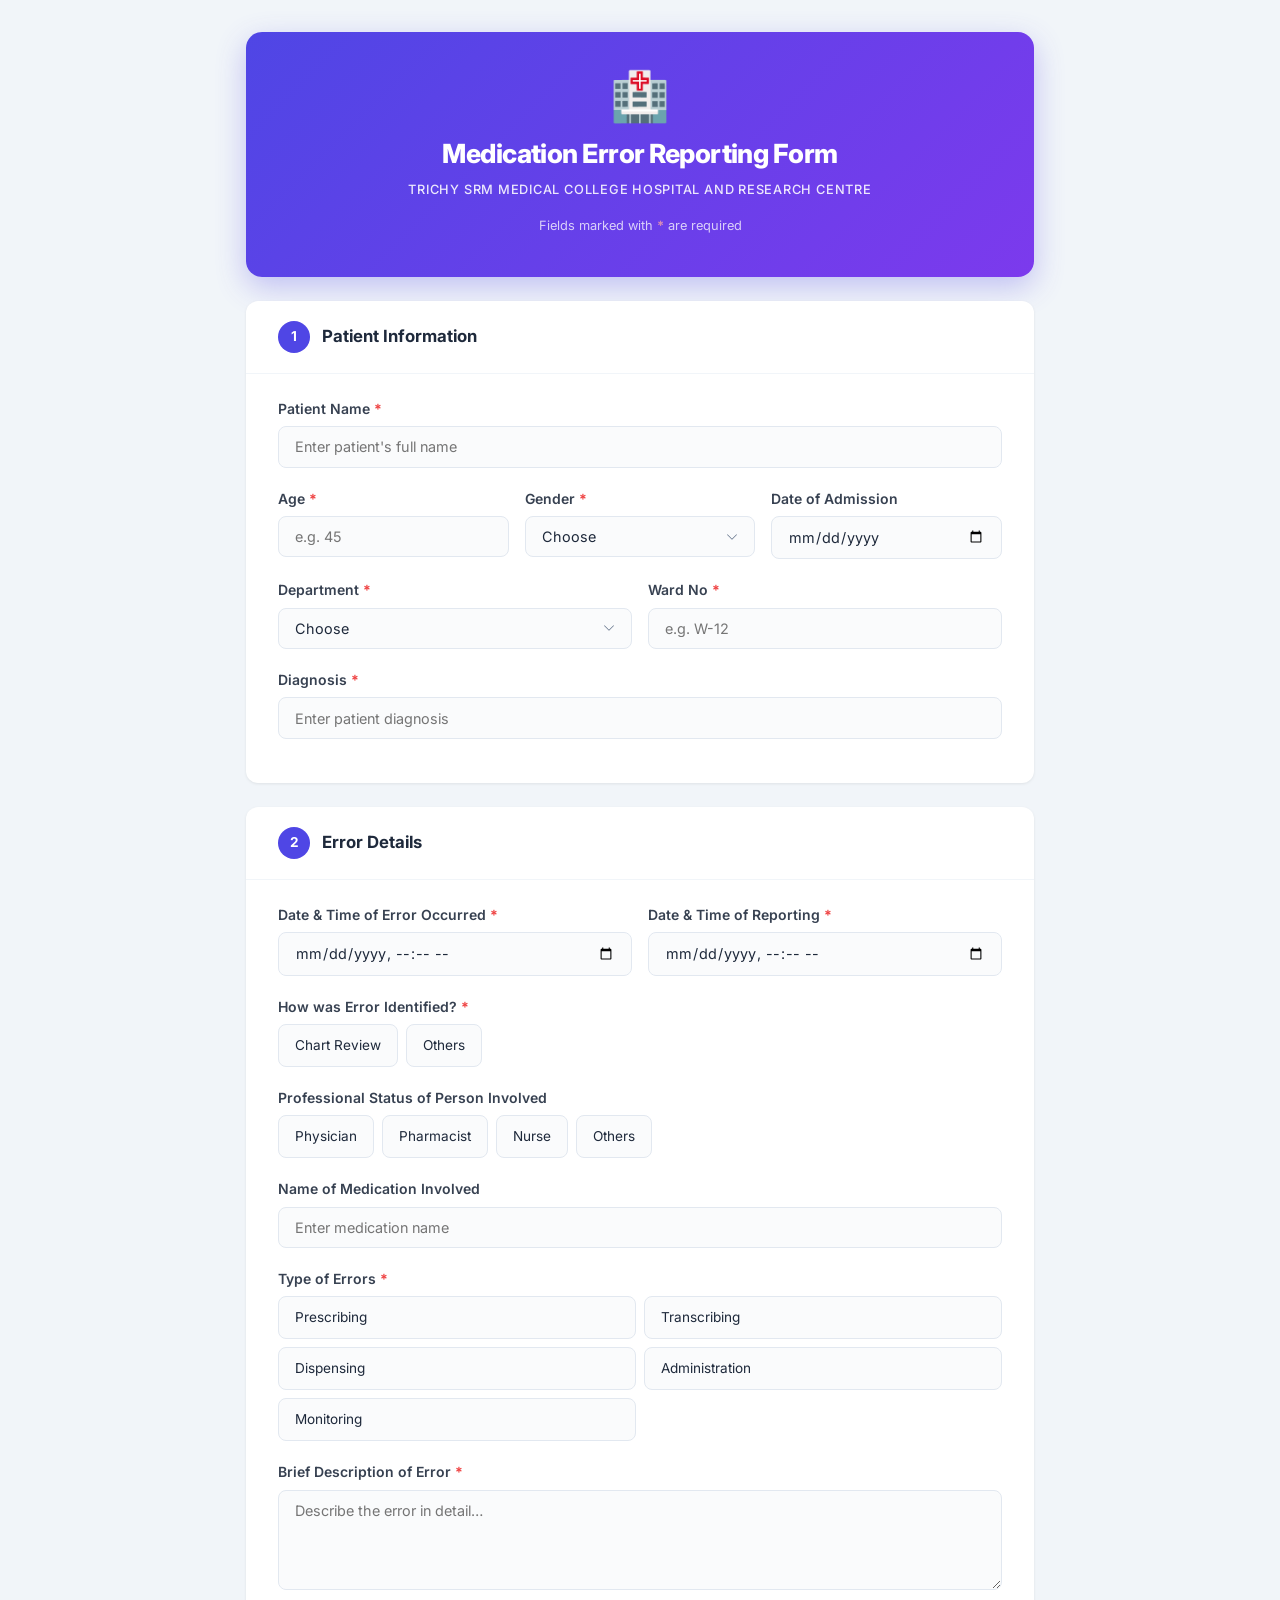
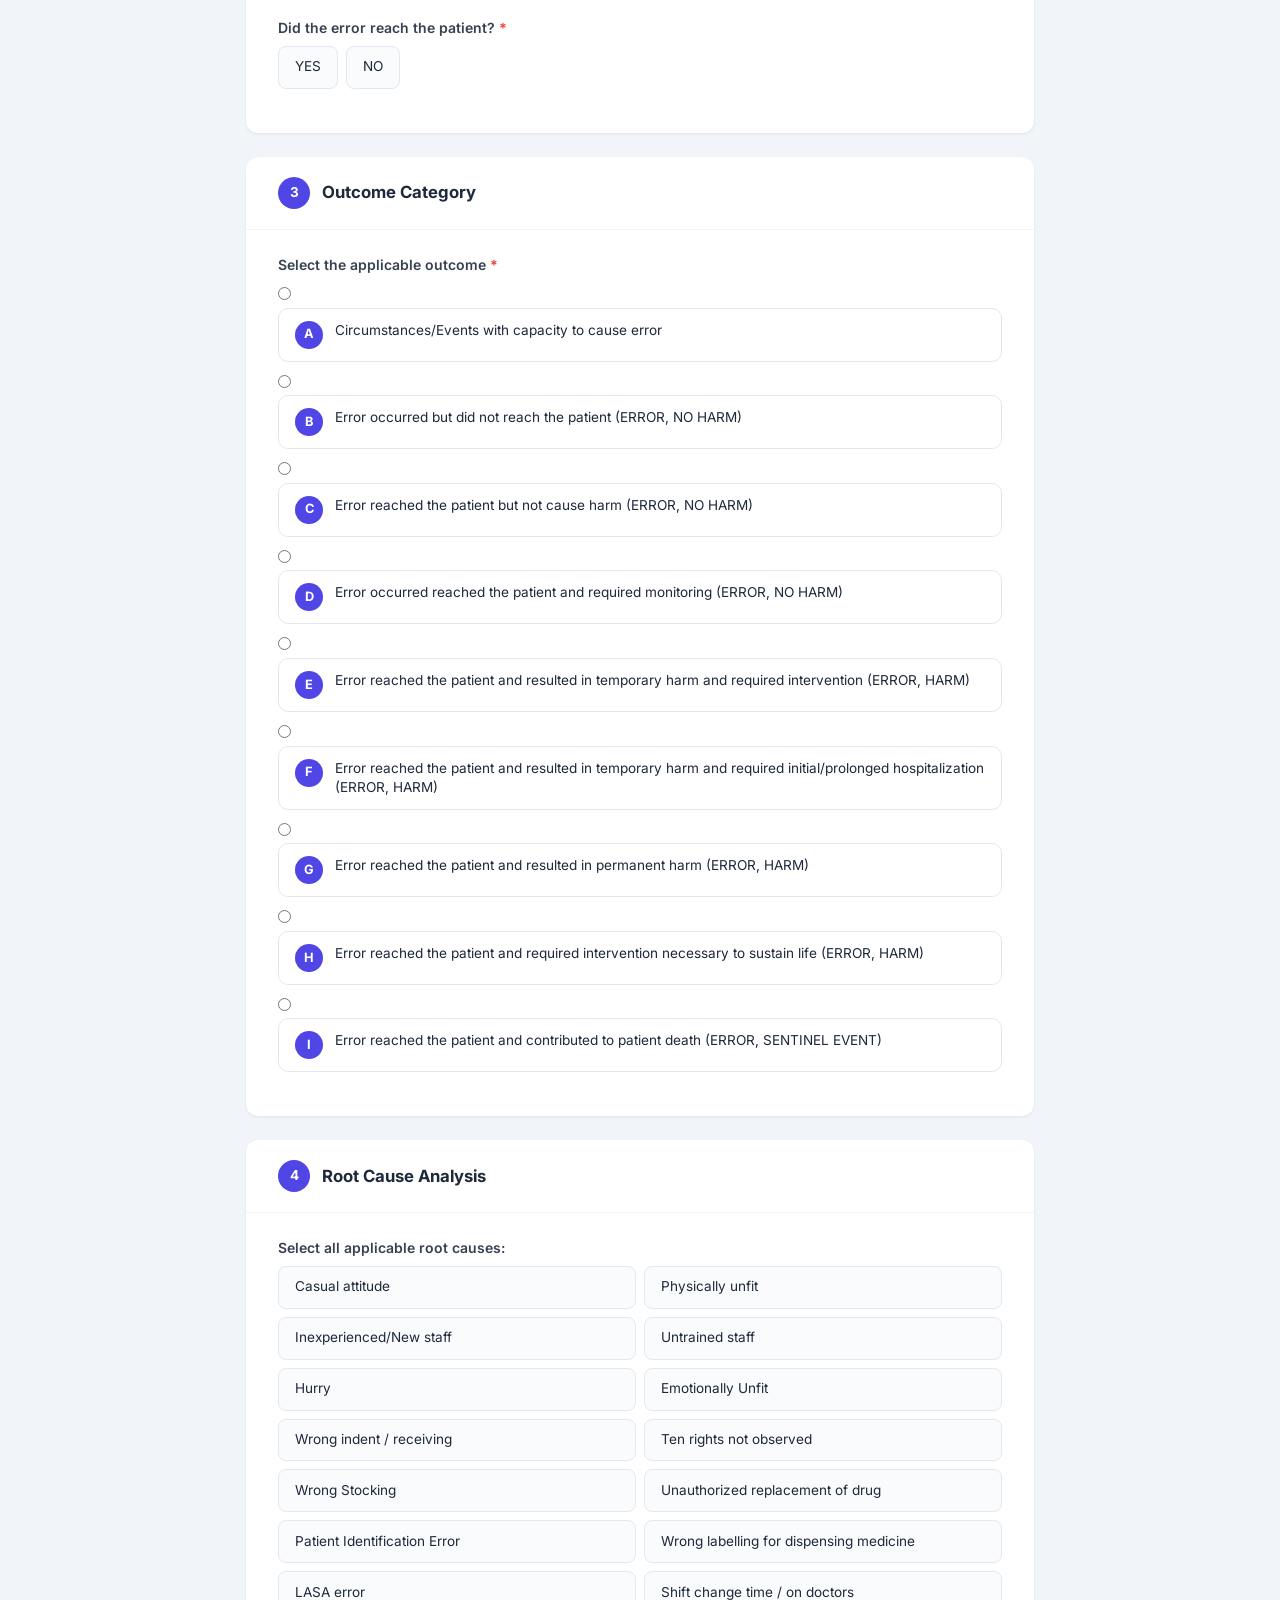
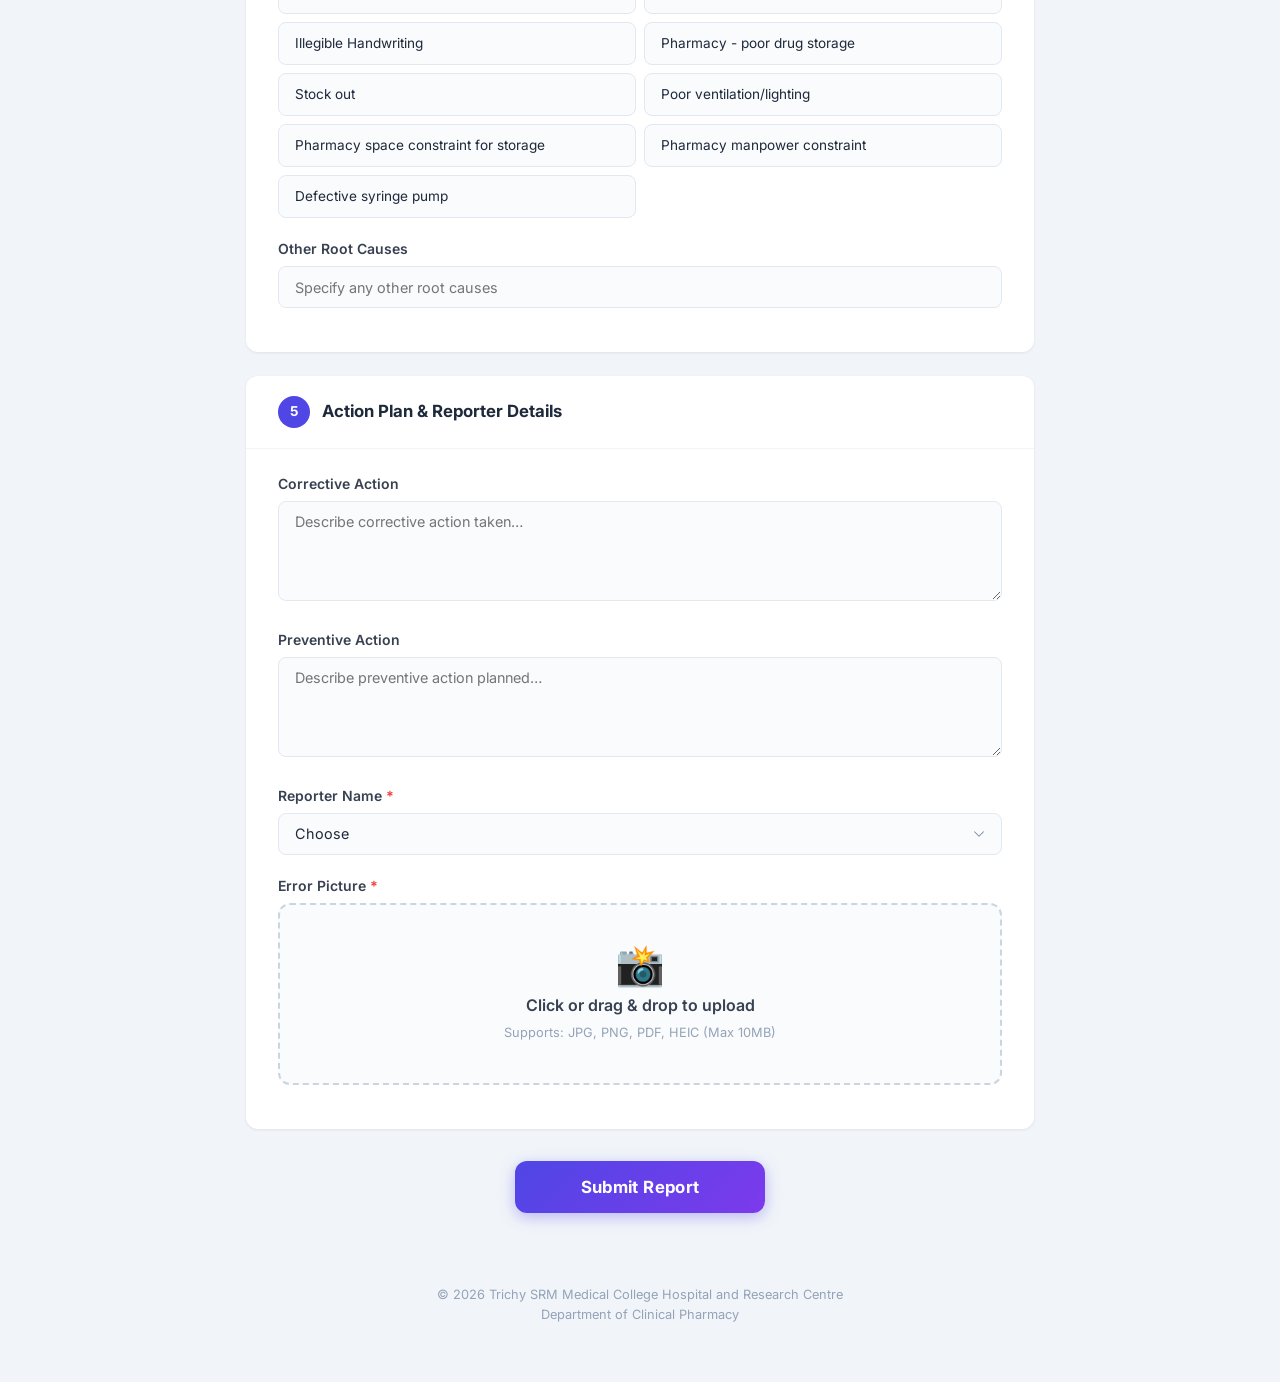
==== medication-error.html @ 410797ef "Add files via upload" ====
<!DOCTYPE html>
<html lang="en">
<head>
  <meta charset="UTF-8">
  <meta name="viewport" content="width=device-width, initial-scale=1.0">
  <title>Medication Error Reporting | Trichy SRM Medical College Hospital</title>
  <meta name="description" content="Medication Error Reporting Form for Trichy SRM Medical College Hospital and Research Centre. Report medication errors securely.">
  <link href="https://fonts.googleapis.com/css2?family=Inter:wght@300;400;500;600;700;800&display=swap" rel="stylesheet">
  <link rel="stylesheet" href="style.css">
</head>
<body>

  <div class="form-wrapper">

    <!-- ========== Header ========== -->
    <header class="form-header">
      <div class="header-icon">🏥</div>
      <h1>Medication Error Reporting Form</h1>
      <p class="header-subtitle">TRICHY SRM MEDICAL COLLEGE HOSPITAL AND RESEARCH CENTRE</p>
      <p class="header-note">Fields marked with <span class="required-star">*</span> are required</p>
    </header>

    <form id="errorReportForm" novalidate>

      <!-- ========== Section 1: Patient Information ========== -->
      <div class="form-section">
        <div class="section-header">
          <div class="section-number">1</div>
          <div class="section-title">Patient Information</div>
        </div>
        <div class="section-body">

          <!-- Patient Name (full width) -->
          <div class="form-group">
            <label for="patientName">Patient Name <span class="required-star">*</span></label>
            <input type="text" id="patientName" name="patientName" placeholder="Enter patient's full name" required>
          </div>

          <!-- Age / Gender / Date of Admission -->
          <div class="form-row three-col">
            <div class="form-group">
              <label for="age">Age <span class="required-star">*</span></label>
              <input type="number" id="age" name="age" placeholder="e.g. 45" min="0" max="150" required>
            </div>
            <div class="form-group">
              <label for="gender">Gender <span class="required-star">*</span></label>
              <select id="gender" name="gender" required>
                <option value="">Choose</option>
                <option value="Male">Male</option>
                <option value="Female">Female</option>
                <option value="Other">Other</option>
              </select>
            </div>
            <div class="form-group">
              <label for="dateOfAdmission">Date of Admission</label>
              <input type="date" id="dateOfAdmission" name="dateOfAdmission">
            </div>
          </div>

          <!-- Department / Ward No -->
          <div class="form-row">
            <div class="form-group">
              <label for="department">Department <span class="required-star">*</span></label>
              <select id="department" name="department" required>
                <option value="">Choose</option>
                <option value="Cardiology">Cardiology</option>
                <option value="Neurology">Neurology</option>
                <option value="Pediatrics">Pediatrics</option>
                <option value="Orthopedics">Orthopedics</option>
                <option value="Emergency">Emergency</option>
                <option value="General Medicine">General Medicine</option>
                <option value="General Surgery">General Surgery</option>
                <option value="Respiratory">Respiratory</option>
                <option value="ENT">ENT</option>
                <option value="Ophthalmology">Ophthalmology</option>
                <option value="Dermatology">Dermatology</option>
                <option value="OBS & GN">OBS &amp; GN</option>
                <option value="ICU">ICU</option>
                <option value="CCU">CCU</option>
                <option value="RICU">RICU</option>
                <option value="SICU">SICU</option>
                <option value="OT">OT</option>
                <option value="Private Ward">Private Ward</option>
                <option value="Specialty">Specialty</option>
              </select>
            </div>
            <div class="form-group">
              <label for="wardNo">Ward No <span class="required-star">*</span></label>
              <input type="text" id="wardNo" name="wardNo" placeholder="e.g. W-12" required>
            </div>
          </div>

          <!-- Diagnosis (full width) -->
          <div class="form-group">
            <label for="diagnosis">Diagnosis <span class="required-star">*</span></label>
            <input type="text" id="diagnosis" name="diagnosis" placeholder="Enter patient diagnosis" required>
          </div>

        </div>
      </div>

      <!-- ========== Section 2: Error Details ========== -->
      <div class="form-section">
        <div class="section-header">
          <div class="section-number">2</div>
          <div class="section-title">Error Details</div>
        </div>
        <div class="section-body">

          <!-- Date & Time of Error / Reporting -->
          <div class="form-row">
            <div class="form-group">
              <label for="errorDateTime">Date &amp; Time of Error Occurred <span class="required-star">*</span></label>
              <input type="datetime-local" id="errorDateTime" name="errorDateTime" required>
            </div>
            <div class="form-group">
              <label for="reportDateTime">Date &amp; Time of Reporting <span class="required-star">*</span></label>
              <input type="datetime-local" id="reportDateTime" name="reportDateTime" required>
            </div>
          </div>

          <!-- How was Error Identified? -->
          <div class="form-group">
            <label>How was Error Identified? <span class="required-star">*</span></label>
            <div class="radio-group" data-name="howIdentified">
              <input type="radio" name="howIdentified" value="Chart Review" id="howId_chartReview">
              <div class="radio-option" data-value="Chart Review" onclick="selectRadio(this)">Chart Review</div>
              <input type="radio" name="howIdentified" value="Others" id="howId_others">
              <div class="radio-option" data-value="Others" onclick="selectRadio(this)">Others</div>
            </div>
          </div>

          <!-- Professional Status -->
          <div class="form-group">
            <label>Professional Status of Person Involved</label>
            <div class="radio-group" data-name="professionalStatus">
              <input type="radio" name="professionalStatus" value="Physician" id="profStatus_physician">
              <div class="radio-option" data-value="Physician" onclick="selectRadio(this)">Physician</div>
              <input type="radio" name="professionalStatus" value="Pharmacist" id="profStatus_pharmacist">
              <div class="radio-option" data-value="Pharmacist" onclick="selectRadio(this)">Pharmacist</div>
              <input type="radio" name="professionalStatus" value="Nurse" id="profStatus_nurse">
              <div class="radio-option" data-value="Nurse" onclick="selectRadio(this)">Nurse</div>
              <input type="radio" name="professionalStatus" value="Others" id="profStatus_others">
              <div class="radio-option" data-value="Others" onclick="selectRadio(this)">Others</div>
            </div>
          </div>

          <!-- Name of Medication Involved -->
          <div class="form-group">
            <label for="medicationName">Name of Medication Involved</label>
            <input type="text" id="medicationName" name="medicationName" placeholder="Enter medication name">
          </div>

          <!-- Type of Errors -->
          <div class="form-group">
            <label>Type of Errors <span class="required-star">*</span></label>
            <div class="checkbox-group checkbox-grid" data-name="typeOfErrors">
              <input type="checkbox" name="typeOfErrors" value="Prescribing" id="err_prescribing">
              <div class="checkbox-option" data-value="Prescribing" onclick="toggleCheckbox(this)">Prescribing</div>
              <input type="checkbox" name="typeOfErrors" value="Transcribing" id="err_transcribing">
              <div class="checkbox-option" data-value="Transcribing" onclick="toggleCheckbox(this)">Transcribing</div>
              <input type="checkbox" name="typeOfErrors" value="Dispensing" id="err_dispensing">
              <div class="checkbox-option" data-value="Dispensing" onclick="toggleCheckbox(this)">Dispensing</div>
              <input type="checkbox" name="typeOfErrors" value="Administration" id="err_administration">
              <div class="checkbox-option" data-value="Administration" onclick="toggleCheckbox(this)">Administration</div>
              <input type="checkbox" name="typeOfErrors" value="Monitoring" id="err_monitoring">
              <div class="checkbox-option" data-value="Monitoring" onclick="toggleCheckbox(this)">Monitoring</div>
            </div>
          </div>

          <!-- Brief Description of Error -->
          <div class="form-group">
            <label for="errorDescription">Brief Description of Error <span class="required-star">*</span></label>
            <textarea id="errorDescription" name="errorDescription" placeholder="Describe the error in detail…" required></textarea>
          </div>

          <!-- Did the error reach the patient? -->
          <div class="form-group">
            <label>Did the error reach the patient? <span class="required-star">*</span></label>
            <div class="radio-group" data-name="errorReachedPatient">
              <input type="radio" name="errorReachedPatient" value="YES" id="reached_yes">
              <div class="radio-option" data-value="YES" onclick="selectRadio(this)">YES</div>
              <input type="radio" name="errorReachedPatient" value="NO" id="reached_no">
              <div class="radio-option" data-value="NO" onclick="selectRadio(this)">NO</div>
            </div>
          </div>

        </div>
      </div>

      <!-- ========== Section 3: Outcome Category ========== -->
      <div class="form-section">
        <div class="section-header">
          <div class="section-number">3</div>
          <div class="section-title">Outcome Category</div>
        </div>
        <div class="section-body">

          <div class="form-group">
            <label>Select the applicable outcome <span class="required-star">*</span></label>
            <div data-name="outcomeCategory">
              <input type="radio" name="outcomeCategory" value="A" id="outcome_a">
              <div class="outcome-option" data-value="A" onclick="selectOutcome(this)">
                <div class="outcome-badge">A</div>
                <div class="outcome-text">Circumstances/Events with capacity to cause error</div>
              </div>

              <input type="radio" name="outcomeCategory" value="B" id="outcome_b">
              <div class="outcome-option" data-value="B" onclick="selectOutcome(this)">
                <div class="outcome-badge">B</div>
                <div class="outcome-text">Error occurred but did not reach the patient (ERROR, NO HARM)</div>
              </div>

              <input type="radio" name="outcomeCategory" value="C" id="outcome_c">
              <div class="outcome-option" data-value="C" onclick="selectOutcome(this)">
                <div class="outcome-badge">C</div>
                <div class="outcome-text">Error reached the patient but not cause harm (ERROR, NO HARM)</div>
              </div>

              <input type="radio" name="outcomeCategory" value="D" id="outcome_d">
              <div class="outcome-option" data-value="D" onclick="selectOutcome(this)">
                <div class="outcome-badge">D</div>
                <div class="outcome-text">Error occurred reached the patient and required monitoring (ERROR, NO HARM)</div>
              </div>

              <input type="radio" name="outcomeCategory" value="E" id="outcome_e">
              <div class="outcome-option" data-value="E" onclick="selectOutcome(this)">
                <div class="outcome-badge">E</div>
                <div class="outcome-text">Error reached the patient and resulted in temporary harm and required intervention (ERROR, HARM)</div>
              </div>

              <input type="radio" name="outcomeCategory" value="F" id="outcome_f">
              <div class="outcome-option" data-value="F" onclick="selectOutcome(this)">
                <div class="outcome-badge">F</div>
                <div class="outcome-text">Error reached the patient and resulted in temporary harm and required initial/prolonged hospitalization (ERROR, HARM)</div>
              </div>

              <input type="radio" name="outcomeCategory" value="G" id="outcome_g">
              <div class="outcome-option" data-value="G" onclick="selectOutcome(this)">
                <div class="outcome-badge">G</div>
                <div class="outcome-text">Error reached the patient and resulted in permanent harm (ERROR, HARM)</div>
              </div>

              <input type="radio" name="outcomeCategory" value="H" id="outcome_h">
              <div class="outcome-option" data-value="H" onclick="selectOutcome(this)">
                <div class="outcome-badge">H</div>
                <div class="outcome-text">Error reached the patient and required intervention necessary to sustain life (ERROR, HARM)</div>
              </div>

              <input type="radio" name="outcomeCategory" value="I" id="outcome_i">
              <div class="outcome-option" data-value="I" onclick="selectOutcome(this)">
                <div class="outcome-badge">I</div>
                <div class="outcome-text">Error reached the patient and contributed to patient death (ERROR, SENTINEL EVENT)</div>
              </div>
            </div>
          </div>

        </div>
      </div>

      <!-- ========== Section 4: Root Cause Analysis ========== -->
      <div class="form-section">
        <div class="section-header">
          <div class="section-number">4</div>
          <div class="section-title">Root Cause Analysis</div>
        </div>
        <div class="section-body">

          <div class="form-group">
            <label>Select all applicable root causes:</label>
            <div class="checkbox-group checkbox-grid" data-name="rootCause">
              <!-- People Options -->
              <input type="checkbox" name="rootCause" value="Casual attitude" id="rc_casual">
              <div class="checkbox-option" data-value="Casual attitude" onclick="toggleCheckbox(this)">Casual attitude</div>
              <input type="checkbox" name="rootCause" value="Physically unfit" id="rc_physUnfit">
              <div class="checkbox-option" data-value="Physically unfit" onclick="toggleCheckbox(this)">Physically unfit</div>
              <input type="checkbox" name="rootCause" value="Inexperienced/New staff" id="rc_inexperienced">
              <div class="checkbox-option" data-value="Inexperienced/New staff" onclick="toggleCheckbox(this)">Inexperienced/New staff</div>
              <input type="checkbox" name="rootCause" value="Untrained staff" id="rc_untrained">
              <div class="checkbox-option" data-value="Untrained staff" onclick="toggleCheckbox(this)">Untrained staff</div>
              <input type="checkbox" name="rootCause" value="Hurry" id="rc_hurry">
              <div class="checkbox-option" data-value="Hurry" onclick="toggleCheckbox(this)">Hurry</div>
              <input type="checkbox" name="rootCause" value="Emotionally Unfit" id="rc_emotionallyUnfit">
              <div class="checkbox-option" data-value="Emotionally Unfit" onclick="toggleCheckbox(this)">Emotionally Unfit</div>

              <!-- Process Options -->
              <input type="checkbox" name="rootCause" value="Wrong indent / receiving" id="rc_wrongIndent">
              <div class="checkbox-option" data-value="Wrong indent / receiving" onclick="toggleCheckbox(this)">Wrong indent / receiving</div>
              <input type="checkbox" name="rootCause" value="Ten rights not observed" id="rc_tenRights">
              <div class="checkbox-option" data-value="Ten rights not observed" onclick="toggleCheckbox(this)">Ten rights not observed</div>
              <input type="checkbox" name="rootCause" value="Wrong Stocking" id="rc_wrongStocking">
              <div class="checkbox-option" data-value="Wrong Stocking" onclick="toggleCheckbox(this)">Wrong Stocking</div>
              <input type="checkbox" name="rootCause" value="Unauthorized replacement of drug" id="rc_unauthorized">
              <div class="checkbox-option" data-value="Unauthorized replacement of drug" onclick="toggleCheckbox(this)">Unauthorized replacement of drug</div>
              <input type="checkbox" name="rootCause" value="Patient Identification Error" id="rc_patientIdError">
              <div class="checkbox-option" data-value="Patient Identification Error" onclick="toggleCheckbox(this)">Patient Identification Error</div>
              <input type="checkbox" name="rootCause" value="Wrong labelling for dispensing medicine" id="rc_wrongLabelling">
              <div class="checkbox-option" data-value="Wrong labelling for dispensing medicine" onclick="toggleCheckbox(this)">Wrong labelling for dispensing medicine</div>
              <input type="checkbox" name="rootCause" value="LASA error" id="rc_lasa">
              <div class="checkbox-option" data-value="LASA error" onclick="toggleCheckbox(this)">LASA error</div>
              <input type="checkbox" name="rootCause" value="Shift change time / on doctors" id="rc_shiftChange">
              <div class="checkbox-option" data-value="Shift change time / on doctors" onclick="toggleCheckbox(this)">Shift change time / on doctors</div>
              <input type="checkbox" name="rootCause" value="Illegible Handwriting" id="rc_illegible">
              <div class="checkbox-option" data-value="Illegible Handwriting" onclick="toggleCheckbox(this)">Illegible Handwriting</div>

              <!-- Environment Options -->
              <input type="checkbox" name="rootCause" value="Pharmacy - poor drug storage" id="rc_poorStorage">
              <div class="checkbox-option" data-value="Pharmacy - poor drug storage" onclick="toggleCheckbox(this)">Pharmacy - poor drug storage</div>
              <input type="checkbox" name="rootCause" value="Stock out" id="rc_stockOut">
              <div class="checkbox-option" data-value="Stock out" onclick="toggleCheckbox(this)">Stock out</div>
              <input type="checkbox" name="rootCause" value="Poor ventilation/lighting" id="rc_poorVentilation">
              <div class="checkbox-option" data-value="Poor ventilation/lighting" onclick="toggleCheckbox(this)">Poor ventilation/lighting</div>
              <input type="checkbox" name="rootCause" value="Pharmacy space constraint for storage" id="rc_spaceConstraint">
              <div class="checkbox-option" data-value="Pharmacy space constraint for storage" onclick="toggleCheckbox(this)">Pharmacy space constraint for storage</div>
              <input type="checkbox" name="rootCause" value="Pharmacy manpower constraint" id="rc_manpower">
              <div class="checkbox-option" data-value="Pharmacy manpower constraint" onclick="toggleCheckbox(this)">Pharmacy manpower constraint</div>

              <!-- Equipment Options -->
              <input type="checkbox" name="rootCause" value="Defective syringe pump" id="rc_syringePump">
              <div class="checkbox-option" data-value="Defective syringe pump" onclick="toggleCheckbox(this)">Defective syringe pump</div>
            </div>
          </div>

          <!-- Other Root Causes -->
          <div class="form-group" style="margin-top:1.25rem;">
            <label for="otherRootCauses">Other Root Causes</label>
            <input type="text" id="otherRootCauses" name="otherRootCauses" placeholder="Specify any other root causes">
          </div>

        </div>
      </div>

      <!-- ========== Section 5: Action Plan & Reporter Details ========== -->
      <div class="form-section">
        <div class="section-header">
          <div class="section-number">5</div>
          <div class="section-title">Action Plan &amp; Reporter Details</div>
        </div>
        <div class="section-body">

          <!-- Corrective Action -->
          <div class="form-group">
            <label for="correctiveAction">Corrective Action</label>
            <textarea id="correctiveAction" name="correctiveAction" placeholder="Describe corrective action taken…"></textarea>
          </div>

          <!-- Preventive Action -->
          <div class="form-group">
            <label for="preventiveAction">Preventive Action</label>
            <textarea id="preventiveAction" name="preventiveAction" placeholder="Describe preventive action planned…"></textarea>
          </div>

          <!-- Reporter Name -->
          <div class="form-group">
            <label for="reporterName">Reporter Name <span class="required-star">*</span></label>
            <select id="reporterName" name="reporterName" required>
              <option value="">Choose</option>
              <option value="Dr. Senthilnathan">Dr. Senthilnathan</option>
              <option value="Dr. NitheeshKumar">Dr. NitheeshKumar</option>
              <option value="Dr. Priyadharshini">Dr. Priyadharshini</option>
              <option value="Dr. Sneha">Dr. Sneha</option>
              <option value="Dr. Mohammed Ismail">Dr. Mohammed Ismail</option>
            </select>
          </div>

          <!-- Error Picture -->
          <div class="form-group">
            <label>Error Picture <span class="required-star">*</span></label>
            <div class="file-upload-area" id="fileUploadArea">
              <div class="upload-icon">📸</div>
              <p class="upload-text">Click or drag &amp; drop to upload</p>
              <p class="upload-subtext">Supports: JPG, PNG, PDF, HEIC (Max 10MB)</p>
              <input type="file" id="errorPicture" name="errorPicture" accept="image/*,.pdf,.heic" multiple hidden>
            </div>
            <div class="file-preview" id="filePreview" style="display:none">
              <span class="file-name" id="fileName"></span>
              <span class="remove-file" id="removeFile">✕ Remove</span>
            </div>
          </div>

        </div>
      </div>

      <!-- ========== Submit ========== -->
      <div class="submit-section">
        <button type="submit" class="submit-btn" id="submitBtn">
          <span id="btnText">Submit Report</span>
        </button>
      </div>

    </form>

    <!-- ========== Success Modal ========== -->
    <div class="success-overlay" id="successOverlay">
      <div class="success-modal">
        <div class="checkmark">✅</div>
        <h2>Report Submitted Successfully!</h2>
        <p>Your medication error report has been recorded. Thank you for helping improve patient safety.</p>
        <button onclick="closeSuccessAndReset()" class="submit-btn" style="margin-top:1.5rem;padding:0.75rem 2rem;font-size:0.95rem;">Submit Another Report</button>
      </div>
    </div>

    <!-- ========== Toast Container ========== -->
    <div class="toast-container" id="toastContainer"></div>

    <!-- ========== Footer ========== -->
    <footer class="footer">
      <p>&copy; 2026 Trichy SRM Medical College Hospital and Research Centre</p>
      <p>Department of Clinical Pharmacy</p>
    </footer>

  </div>

  <script src="script.js"></script>
</body>
</html>
---- style.css ----
/* ============================================
   Medication Error Reporting Form — Styles
   TRICHY SRM MEDICAL COLLEGE HOSPITAL
   ============================================ */

/* ---------- Reset & Base ---------- */
*,
*::before,
*::after {
  margin: 0;
  padding: 0;
  box-sizing: border-box;
}

html {
  -webkit-text-size-adjust: 100%;
  -webkit-font-smoothing: antialiased;
  -moz-osx-font-smoothing: grayscale;
  scroll-behavior: smooth;
}

body {
  font-family: 'Inter', -apple-system, BlinkMacSystemFont, 'Segoe UI', Roboto, sans-serif;
  background: #F1F5F9;
  color: #1E293B;
  line-height: 1.6;
  min-height: 100vh;
}

img,
svg {
  display: block;
  max-width: 100%;
}

button,
input,
select,
textarea {
  font-family: inherit;
}

/* ---------- Wrapper ---------- */
.form-wrapper {
  max-width: 820px;
  margin: 0 auto;
  padding: 2rem 1rem;
}

/* ---------- Header ---------- */
.form-header {
  background: linear-gradient(135deg, #4F46E5 0%, #7C3AED 100%);
  border-radius: 16px;
  padding: 2.5rem;
  text-align: center;
  color: #ffffff;
  box-shadow: 0 10px 30px rgba(79, 70, 229, 0.3);
}

.form-header .header-icon {
  font-size: 3rem;
  margin-bottom: 0.75rem;
  line-height: 1;
}

.form-header h1 {
  font-size: 1.65rem;
  font-weight: 800;
  letter-spacing: -0.02em;
  margin-bottom: 0.35rem;
}

.form-header .header-subtitle {
  font-size: 0.8rem;
  font-weight: 500;
  letter-spacing: 0.06em;
  text-transform: uppercase;
  opacity: 0.88;
  margin-bottom: 1rem;
}

.form-header .header-note {
  font-size: 0.8rem;
  opacity: 0.75;
  font-weight: 400;
}

.form-header .header-note .required-star {
  color: #FCA5A5;
  font-weight: 700;
}

/* ---------- Section Card ---------- */
.form-section {
  background: #FFFFFF;
  border-radius: 12px;
  margin-top: 1.5rem;
  overflow: hidden;
  box-shadow: 0 1px 3px rgba(0, 0, 0, 0.08);
}

.section-header {
  display: flex;
  align-items: center;
  gap: 0.75rem;
  padding: 1.25rem 2rem;
  border-bottom: 1px solid #F1F5F9;
}

.section-number {
  width: 32px;
  height: 32px;
  border-radius: 50%;
  background: #4F46E5;
  color: #ffffff;
  font-weight: 700;
  font-size: 0.85rem;
  display: flex;
  align-items: center;
  justify-content: center;
  flex-shrink: 0;
}

.section-title {
  font-weight: 700;
  font-size: 1.05rem;
  color: #1E293B;
}

.section-body {
  padding: 1.5rem 2rem;
}

/* ---------- Form Groups ---------- */
.form-group {
  margin-bottom: 1.25rem;
}

.form-group label {
  display: block;
  font-weight: 600;
  font-size: 0.875rem;
  color: #374151;
  margin-bottom: 0.375rem;
}

.form-group label .required-star {
  color: #EF4444;
  font-weight: 700;
}

/* ---------- Inputs / Select / Textarea ---------- */
input[type="text"],
input[type="number"],
input[type="date"],
input[type="datetime-local"],
input[type="email"],
input[type="tel"],
select,
textarea {
  width: 100%;
  padding: 0.7rem 1rem;
  border: 1.5px solid #E2E8F0;
  border-radius: 8px;
  font-size: 0.9rem;
  font-family: 'Inter', sans-serif;
  color: #1E293B;
  background: #FAFBFC;
  transition: all 0.2s ease;
  appearance: none;
  -webkit-appearance: none;
}

select {
  background-image: url("data:image/svg+xml,%3Csvg xmlns='http://www.w3.org/2000/svg' width='12' height='12' fill='%2364748B' viewBox='0 0 16 16'%3E%3Cpath d='M1.646 4.646a.5.5 0 0 1 .708 0L8 10.293l5.646-5.647a.5.5 0 0 1 .708.708l-6 6a.5.5 0 0 1-.708 0l-6-6a.5.5 0 0 1 0-.708z'/%3E%3C/svg%3E");
  background-repeat: no-repeat;
  background-position: right 1rem center;
  padding-right: 2.5rem;
  cursor: pointer;
}

input[type="text"]:focus,
input[type="number"]:focus,
input[type="date"]:focus,
input[type="datetime-local"]:focus,
input[type="email"]:focus,
input[type="tel"]:focus,
select:focus,
textarea:focus {
  border-color: #4F46E5;
  box-shadow: 0 0 0 3px rgba(79, 70, 229, 0.1);
  outline: none;
  background: #ffffff;
}

textarea {
  min-height: 100px;
  resize: vertical;
}

/* ---------- Grid Rows ---------- */
.form-row {
  display: grid;
  grid-template-columns: 1fr 1fr;
  gap: 1rem;
}

.form-row.three-col {
  grid-template-columns: 1fr 1fr 1fr;
}

/* ---------- Radio & Checkbox Groups ---------- */
.radio-group,
.checkbox-group {
  display: flex;
  flex-wrap: wrap;
  gap: 0.5rem;
}

.radio-option,
.checkbox-option {
  padding: 0.6rem 1rem;
  border: 1.5px solid #E2E8F0;
  border-radius: 8px;
  cursor: pointer;
  transition: all 0.2s ease;
  font-size: 0.85rem;
  background: #FAFBFC;
  user-select: none;
  color: #1E293B;
}

.radio-option:hover,
.checkbox-option:hover {
  border-color: #A5B4FC;
  background: #EEF2FF;
}

.radio-option.selected,
.checkbox-option.selected {
  border-color: #4F46E5;
  background: #EEF2FF;
  color: #4F46E5;
  font-weight: 600;
}

/* Hide native inputs */
.radio-group input[type="radio"],
.checkbox-group input[type="checkbox"],
.checkbox-grid input[type="checkbox"] {
  display: none;
}

/* ---------- Checkbox Grid ---------- */
.checkbox-grid {
  display: grid;
  grid-template-columns: repeat(2, 1fr);
  gap: 0.5rem;
}

/* ---------- Category Label ---------- */
.category-label {
  font-weight: 700;
  font-size: 0.8rem;
  text-transform: uppercase;
  letter-spacing: 0.05em;
  color: #4F46E5;
  margin: 1rem 0 0.5rem;
  padding-bottom: 0.375rem;
  border-bottom: 2px solid #EEF2FF;
}

/* ---------- Outcome Options ---------- */
.outcome-option {
  display: flex;
  align-items: flex-start;
  gap: 0.75rem;
  padding: 0.75rem 1rem;
  border: 1.5px solid #E2E8F0;
  border-radius: 10px;
  cursor: pointer;
  transition: all 0.2s ease;
  margin-bottom: 0.5rem;
  user-select: none;
}

.outcome-option:hover {
  border-color: #A5B4FC;
  background: #EEF2FF;
}

.outcome-option.selected {
  border-color: #4F46E5;
  background: #EEF2FF;
}

.outcome-badge {
  min-width: 28px;
  height: 28px;
  border-radius: 50%;
  background: #4F46E5;
  color: #ffffff;
  font-weight: 700;
  font-size: 0.8rem;
  display: flex;
  align-items: center;
  justify-content: center;
  flex-shrink: 0;
}

.outcome-text {
  font-size: 0.85rem;
  line-height: 1.4;
  color: #1E293B;
}

/* ---------- File Upload ---------- */
.file-upload-area {
  border: 2px dashed #CBD5E1;
  border-radius: 12px;
  padding: 2.5rem;
  text-align: center;
  cursor: pointer;
  transition: all 0.3s ease;
  background: #FAFBFC;
}

.file-upload-area:hover,
.file-upload-area.dragover {
  border-color: #4F46E5;
  background: #EEF2FF;
}

.file-upload-area .upload-icon {
  font-size: 2.5rem;
  margin-bottom: 0.5rem;
  line-height: 1;
}

.file-upload-area .upload-text {
  font-weight: 600;
  color: #374151;
  margin-bottom: 0.25rem;
}

.file-upload-area .upload-subtext {
  font-size: 0.8rem;
  color: #94A3B8;
}

.file-preview {
  margin-top: 1rem;
  display: flex;
  align-items: center;
  gap: 0.75rem;
  padding: 0.75rem 1rem;
  background: #F0FDF4;
  border: 1px solid #BBF7D0;
  border-radius: 8px;
}

.file-preview .file-name {
  font-weight: 500;
  color: #166534;
  flex: 1;
  overflow: hidden;
  text-overflow: ellipsis;
  white-space: nowrap;
}

.file-preview .remove-file {
  color: #EF4444;
  cursor: pointer;
  font-weight: 600;
  font-size: 0.85rem;
  white-space: nowrap;
  transition: opacity 0.2s;
}

.file-preview .remove-file:hover {
  opacity: 0.7;
}

/* ---------- Submit ---------- */
.submit-section {
  text-align: center;
  margin-top: 2rem;
  margin-bottom: 3rem;
}

.submit-btn {
  background: linear-gradient(135deg, #4F46E5 0%, #7C3AED 100%);
  color: #ffffff;
  padding: 1rem 3rem;
  border: none;
  border-radius: 12px;
  font-size: 1.05rem;
  font-weight: 700;
  cursor: pointer;
  transition: all 0.3s ease;
  letter-spacing: 0.02em;
  box-shadow: 0 4px 15px rgba(79, 70, 229, 0.35);
  min-width: 250px;
  font-family: 'Inter', sans-serif;
}

.submit-btn:hover {
  transform: translateY(-2px);
  box-shadow: 0 6px 20px rgba(79, 70, 229, 0.45);
}

.submit-btn:active {
  transform: translateY(0);
}

.submit-btn:disabled {
  opacity: 0.7;
  cursor: not-allowed;
  transform: none;
}

.submit-btn .spinner {
  display: inline-block;
  width: 20px;
  height: 20px;
  border: 2.5px solid rgba(255, 255, 255, 0.3);
  border-top-color: #ffffff;
  border-radius: 50%;
  animation: spin 0.7s linear infinite;
  margin-right: 0.5rem;
  vertical-align: middle;
}

@keyframes spin {
  0% {
    transform: rotate(0deg);
  }
  100% {
    transform: rotate(360deg);
  }
}

/* ---------- Toast ---------- */
.toast-container {
  position: fixed;
  top: 1.5rem;
  right: 1.5rem;
  z-index: 9999;
}

.toast {
  padding: 1rem 1.5rem;
  border-radius: 12px;
  color: #ffffff;
  font-weight: 600;
  box-shadow: 0 10px 30px rgba(0, 0, 0, 0.15);
  animation: slideIn 0.4s ease;
  display: flex;
  align-items: center;
  gap: 0.75rem;
  max-width: 400px;
  font-size: 0.9rem;
}

.toast.success {
  background: linear-gradient(135deg, #10B981, #059669);
}

.toast.error {
  background: linear-gradient(135deg, #EF4444, #DC2626);
}

@keyframes slideIn {
  from {
    transform: translateX(100%);
    opacity: 0;
  }
  to {
    transform: translateX(0);
    opacity: 1;
  }
}

@keyframes slideOut {
  from {
    transform: translateX(0);
    opacity: 1;
  }
  to {
    transform: translateX(100%);
    opacity: 0;
  }
}

/* ---------- Success Overlay / Modal ---------- */
.success-overlay {
  position: fixed;
  inset: 0;
  background: rgba(0, 0, 0, 0.5);
  backdrop-filter: blur(4px);
  display: flex;
  align-items: center;
  justify-content: center;
  z-index: 10000;
  opacity: 0;
  pointer-events: none;
  transition: all 0.3s ease;
}

.success-overlay.active {
  opacity: 1;
  pointer-events: auto;
}

.success-modal {
  background: #ffffff;
  border-radius: 20px;
  padding: 3rem;
  text-align: center;
  max-width: 440px;
  width: 90%;
  box-shadow: 0 25px 60px rgba(0, 0, 0, 0.2);
  transform: scale(0.9);
  transition: transform 0.3s ease;
}

.success-overlay.active .success-modal {
  transform: scale(1);
}

.success-modal .checkmark {
  width: 72px;
  height: 72px;
  border-radius: 50%;
  background: #ECFDF5;
  margin: 0 auto 1.5rem;
  display: flex;
  align-items: center;
  justify-content: center;
  font-size: 2rem;
}

.success-modal h2 {
  color: #1E293B;
  margin-bottom: 0.5rem;
  font-size: 1.35rem;
}

.success-modal p {
  color: #64748B;
  font-size: 0.95rem;
  line-height: 1.5;
}

.success-modal button {
  margin-top: 1.5rem;
}

/* ---------- Footer ---------- */
.footer {
  text-align: center;
  padding: 1.5rem;
  color: #94A3B8;
  font-size: 0.8rem;
  line-height: 1.6;
}

/* ---------- Responsive ---------- */
@media (max-width: 640px) {
  .form-row,
  .form-row.three-col {
    grid-template-columns: 1fr;
  }

  .form-header {
    padding: 1.75rem 1.25rem;
  }

  .form-header h1 {
    font-size: 1.3rem;
  }

  .section-body {
    padding: 1.25rem 1rem;
  }

  .section-header {
    padding: 1rem 1.25rem;
  }

  .checkbox-grid {
    grid-template-columns: 1fr;
  }

  .file-upload-area {
    padding: 1.75rem 1rem;
  }

  .submit-btn {
    width: 100%;
    min-width: unset;
  }
}
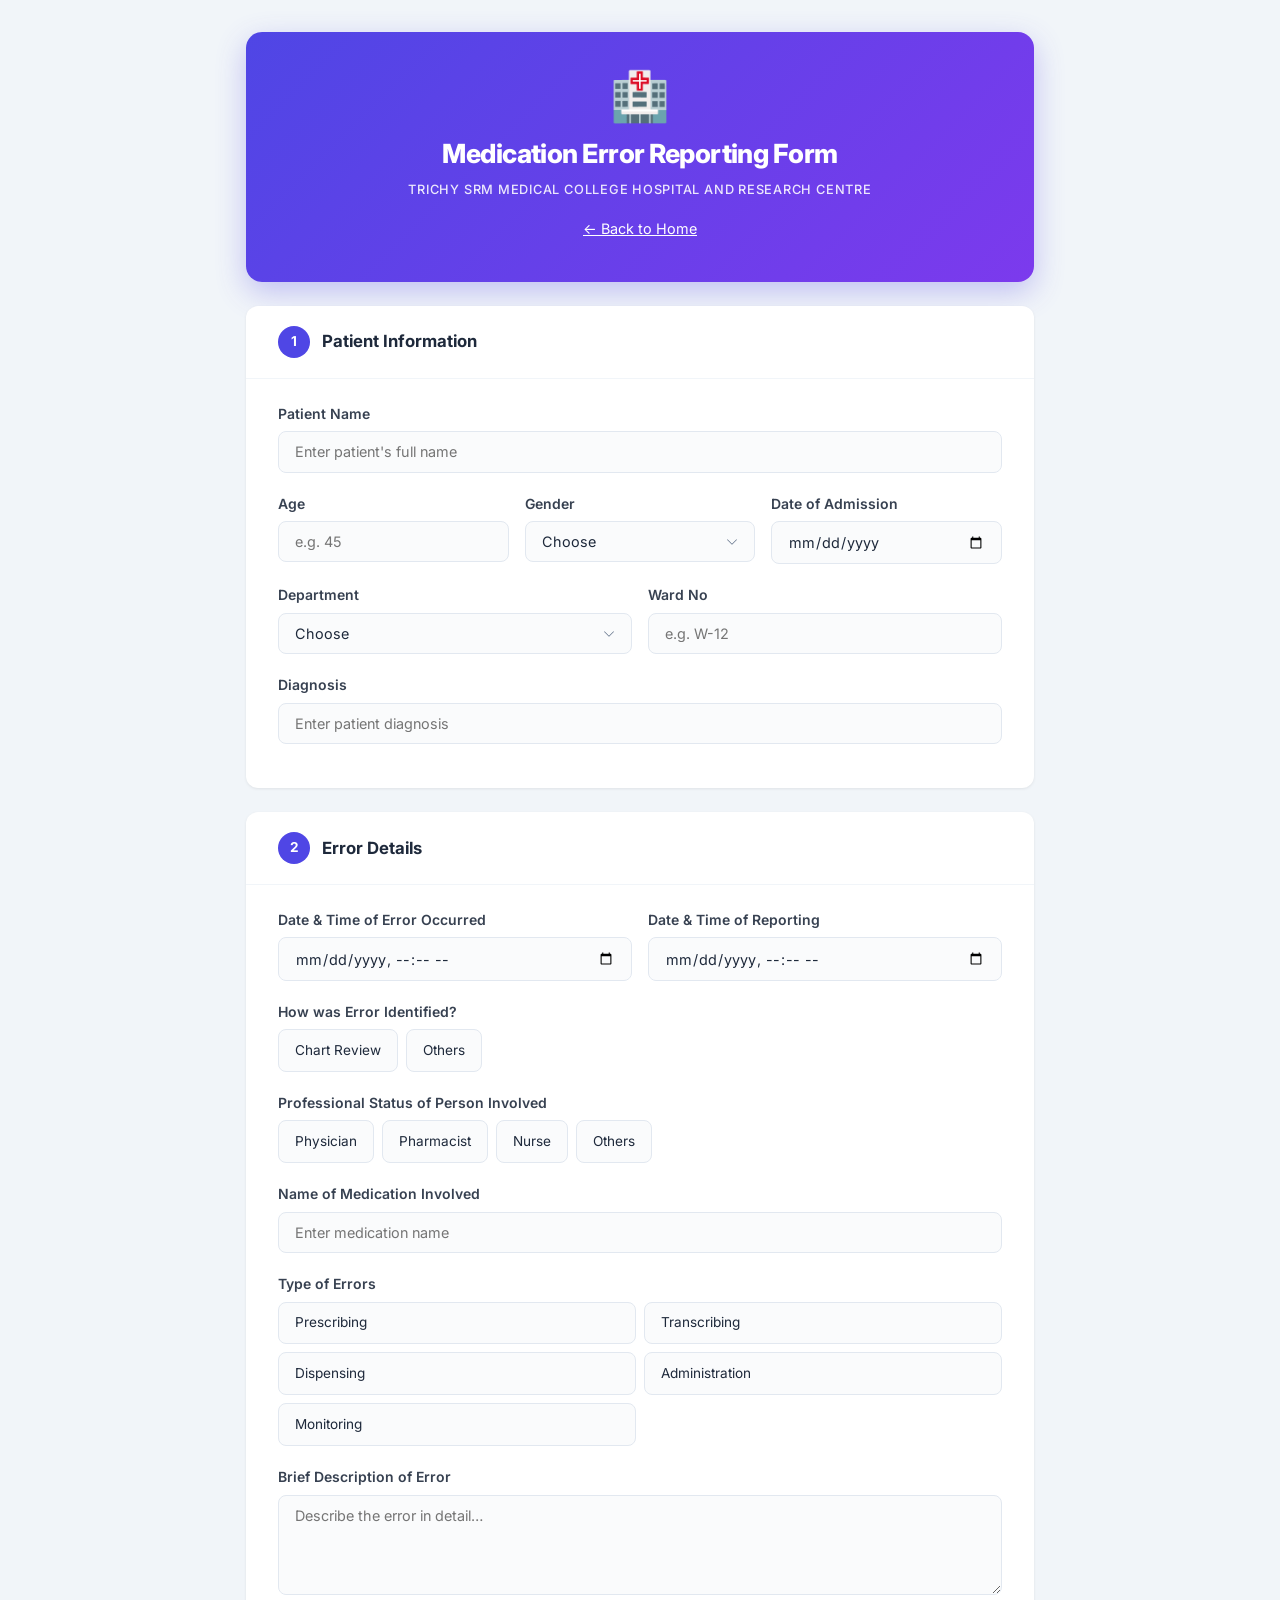
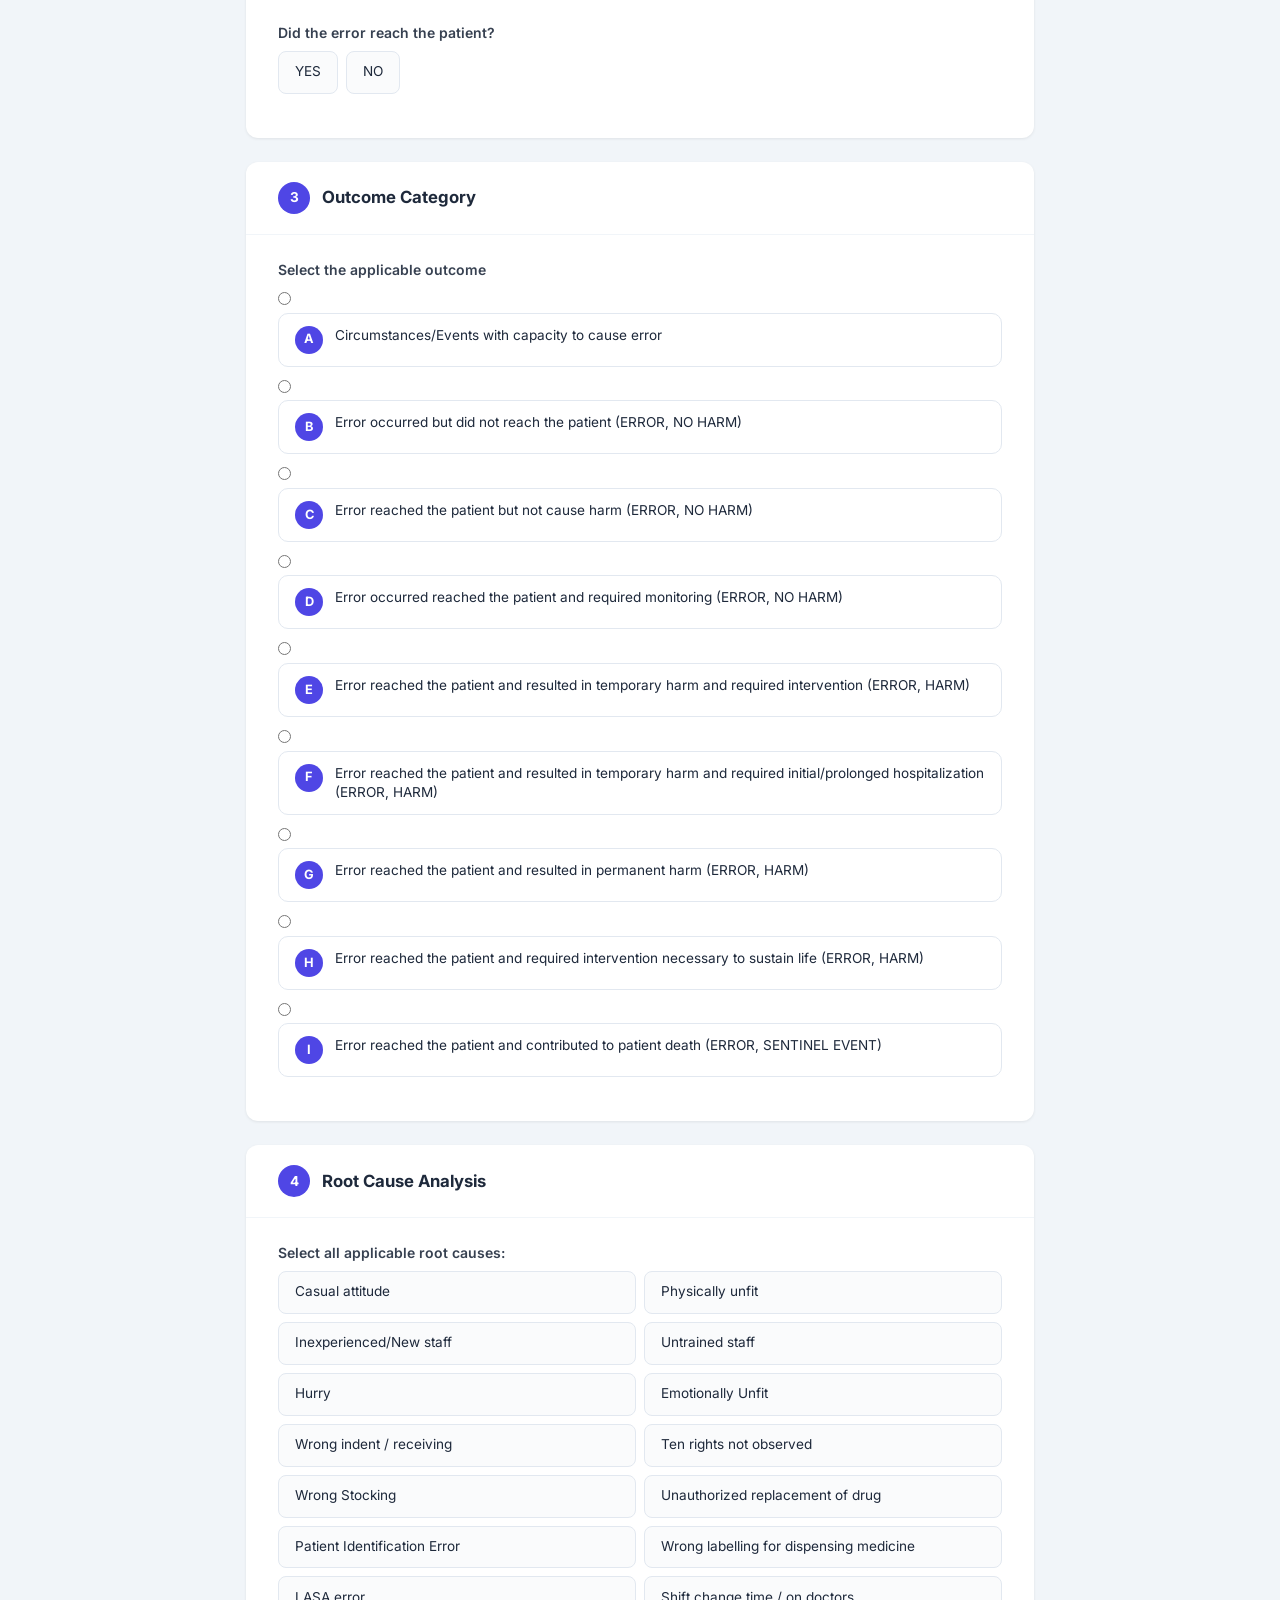
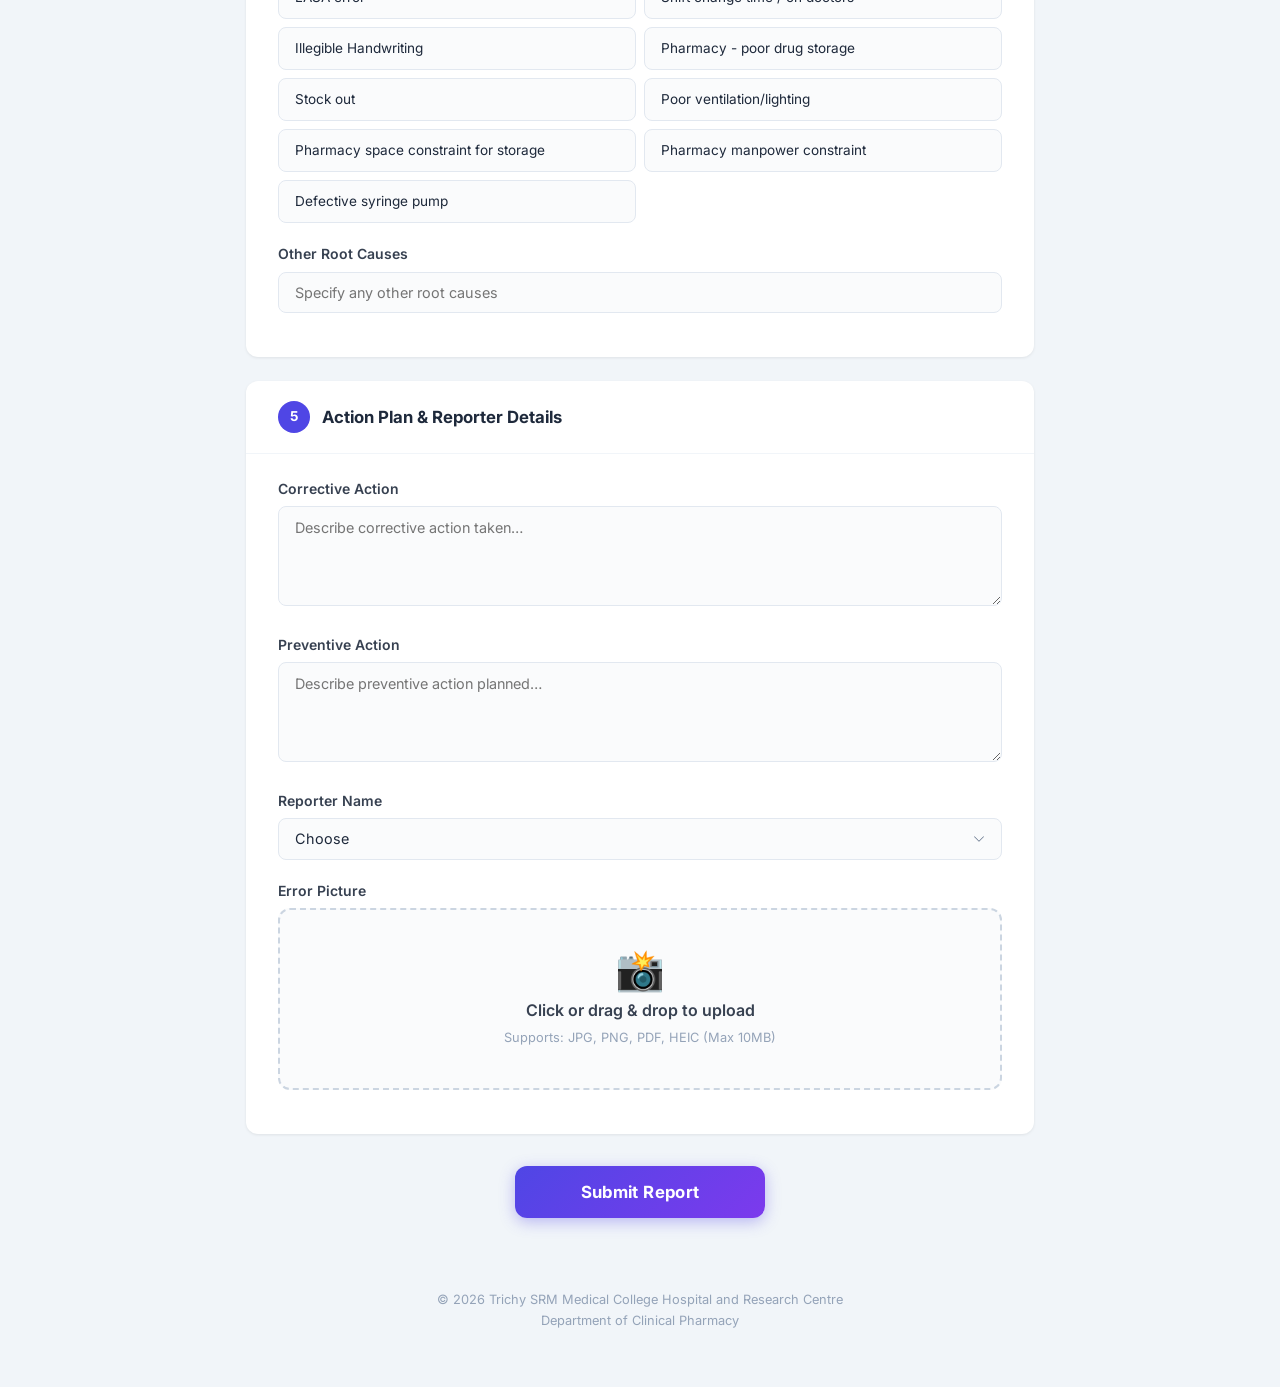
==== commit 5ccf34c7: "Update medication-error.html" ====
--- a/medication-error.html
+++ b/medication-error.html
@@ -17,7 +17,7 @@
       <div class="header-icon">🏥</div>
       <h1>Medication Error Reporting Form</h1>
       <p class="header-subtitle">TRICHY SRM MEDICAL COLLEGE HOSPITAL AND RESEARCH CENTRE</p>
-      <p class="header-note">Fields marked with <span class="required-star">*</span> are required</p>
+      <div style="margin-top: 1rem;"><a href="index.html" style="color: white; font-size: 0.9rem; text-decoration: underline;">&larr; Back to Home</a></div>
     </header>
 
     <form id="errorReportForm" novalidate>
@@ -32,19 +32,19 @@
 
           <!-- Patient Name (full width) -->
           <div class="form-group">
-            <label for="patientName">Patient Name <span class="required-star">*</span></label>
-            <input type="text" id="patientName" name="patientName" placeholder="Enter patient's full name" required>
+            <label for="patientName">Patient Name</label>
+            <input type="text" id="patientName" name="patientName" placeholder="Enter patient's full name">
           </div>
 
           <!-- Age / Gender / Date of Admission -->
           <div class="form-row three-col">
             <div class="form-group">
-              <label for="age">Age <span class="required-star">*</span></label>
-              <input type="number" id="age" name="age" placeholder="e.g. 45" min="0" max="150" required>
-            </div>
-            <div class="form-group">
-              <label for="gender">Gender <span class="required-star">*</span></label>
-              <select id="gender" name="gender" required>
+              <label for="age">Age</label>
+              <input type="number" id="age" name="age" placeholder="e.g. 45" min="0" max="150">
+            </div>
+            <div class="form-group">
+              <label for="gender">Gender</label>
+              <select id="gender" name="gender">
                 <option value="">Choose</option>
                 <option value="Male">Male</option>
                 <option value="Female">Female</option>
@@ -60,8 +60,8 @@
           <!-- Department / Ward No -->
           <div class="form-row">
             <div class="form-group">
-              <label for="department">Department <span class="required-star">*</span></label>
-              <select id="department" name="department" required>
+              <label for="department">Department</label>
+              <select id="department" name="department">
                 <option value="">Choose</option>
                 <option value="Cardiology">Cardiology</option>
                 <option value="Neurology">Neurology</option>
@@ -85,15 +85,15 @@
               </select>
             </div>
             <div class="form-group">
-              <label for="wardNo">Ward No <span class="required-star">*</span></label>
-              <input type="text" id="wardNo" name="wardNo" placeholder="e.g. W-12" required>
+              <label for="wardNo">Ward No</label>
+              <input type="text" id="wardNo" name="wardNo" placeholder="e.g. W-12">
             </div>
           </div>
 
           <!-- Diagnosis (full width) -->
           <div class="form-group">
-            <label for="diagnosis">Diagnosis <span class="required-star">*</span></label>
-            <input type="text" id="diagnosis" name="diagnosis" placeholder="Enter patient diagnosis" required>
+            <label for="diagnosis">Diagnosis</label>
+            <input type="text" id="diagnosis" name="diagnosis" placeholder="Enter patient diagnosis">
           </div>
 
         </div>
@@ -110,18 +110,18 @@
           <!-- Date & Time of Error / Reporting -->
           <div class="form-row">
             <div class="form-group">
-              <label for="errorDateTime">Date &amp; Time of Error Occurred <span class="required-star">*</span></label>
-              <input type="datetime-local" id="errorDateTime" name="errorDateTime" required>
-            </div>
-            <div class="form-group">
-              <label for="reportDateTime">Date &amp; Time of Reporting <span class="required-star">*</span></label>
-              <input type="datetime-local" id="reportDateTime" name="reportDateTime" required>
+              <label for="errorDateTime">Date &amp; Time of Error Occurred</label>
+              <input type="datetime-local" id="errorDateTime" name="errorDateTime">
+            </div>
+            <div class="form-group">
+              <label for="reportDateTime">Date &amp; Time of Reporting</label>
+              <input type="datetime-local" id="reportDateTime" name="reportDateTime">
             </div>
           </div>
 
           <!-- How was Error Identified? -->
           <div class="form-group">
-            <label>How was Error Identified? <span class="required-star">*</span></label>
+            <label>How was Error Identified?</label>
             <div class="radio-group" data-name="howIdentified">
               <input type="radio" name="howIdentified" value="Chart Review" id="howId_chartReview">
               <div class="radio-option" data-value="Chart Review" onclick="selectRadio(this)">Chart Review</div>
@@ -153,7 +153,7 @@
 
           <!-- Type of Errors -->
           <div class="form-group">
-            <label>Type of Errors <span class="required-star">*</span></label>
+            <label>Type of Errors</label>
             <div class="checkbox-group checkbox-grid" data-name="typeOfErrors">
               <input type="checkbox" name="typeOfErrors" value="Prescribing" id="err_prescribing">
               <div class="checkbox-option" data-value="Prescribing" onclick="toggleCheckbox(this)">Prescribing</div>
@@ -170,13 +170,13 @@
 
           <!-- Brief Description of Error -->
           <div class="form-group">
-            <label for="errorDescription">Brief Description of Error <span class="required-star">*</span></label>
-            <textarea id="errorDescription" name="errorDescription" placeholder="Describe the error in detail…" required></textarea>
+            <label for="errorDescription">Brief Description of Error</label>
+            <textarea id="errorDescription" name="errorDescription" placeholder="Describe the error in detail…"></textarea>
           </div>
 
           <!-- Did the error reach the patient? -->
           <div class="form-group">
-            <label>Did the error reach the patient? <span class="required-star">*</span></label>
+            <label>Did the error reach the patient?</label>
             <div class="radio-group" data-name="errorReachedPatient">
               <input type="radio" name="errorReachedPatient" value="YES" id="reached_yes">
               <div class="radio-option" data-value="YES" onclick="selectRadio(this)">YES</div>
@@ -197,7 +197,7 @@
         <div class="section-body">
 
           <div class="form-group">
-            <label>Select the applicable outcome <span class="required-star">*</span></label>
+            <label>Select the applicable outcome</label>
             <div data-name="outcomeCategory">
               <input type="radio" name="outcomeCategory" value="A" id="outcome_a">
               <div class="outcome-option" data-value="A" onclick="selectOutcome(this)">
@@ -352,8 +352,8 @@
 
           <!-- Reporter Name -->
           <div class="form-group">
-            <label for="reporterName">Reporter Name <span class="required-star">*</span></label>
-            <select id="reporterName" name="reporterName" required>
+            <label for="reporterName">Reporter Name</label>
+            <select id="reporterName" name="reporterName">
               <option value="">Choose</option>
               <option value="Dr. Senthilnathan">Dr. Senthilnathan</option>
               <option value="Dr. NitheeshKumar">Dr. NitheeshKumar</option>
@@ -365,7 +365,7 @@
 
           <!-- Error Picture -->
           <div class="form-group">
-            <label>Error Picture <span class="required-star">*</span></label>
+            <label>Error Picture</label>
             <div class="file-upload-area" id="fileUploadArea">
               <div class="upload-icon">📸</div>
               <p class="upload-text">Click or drag &amp; drop to upload</p>
